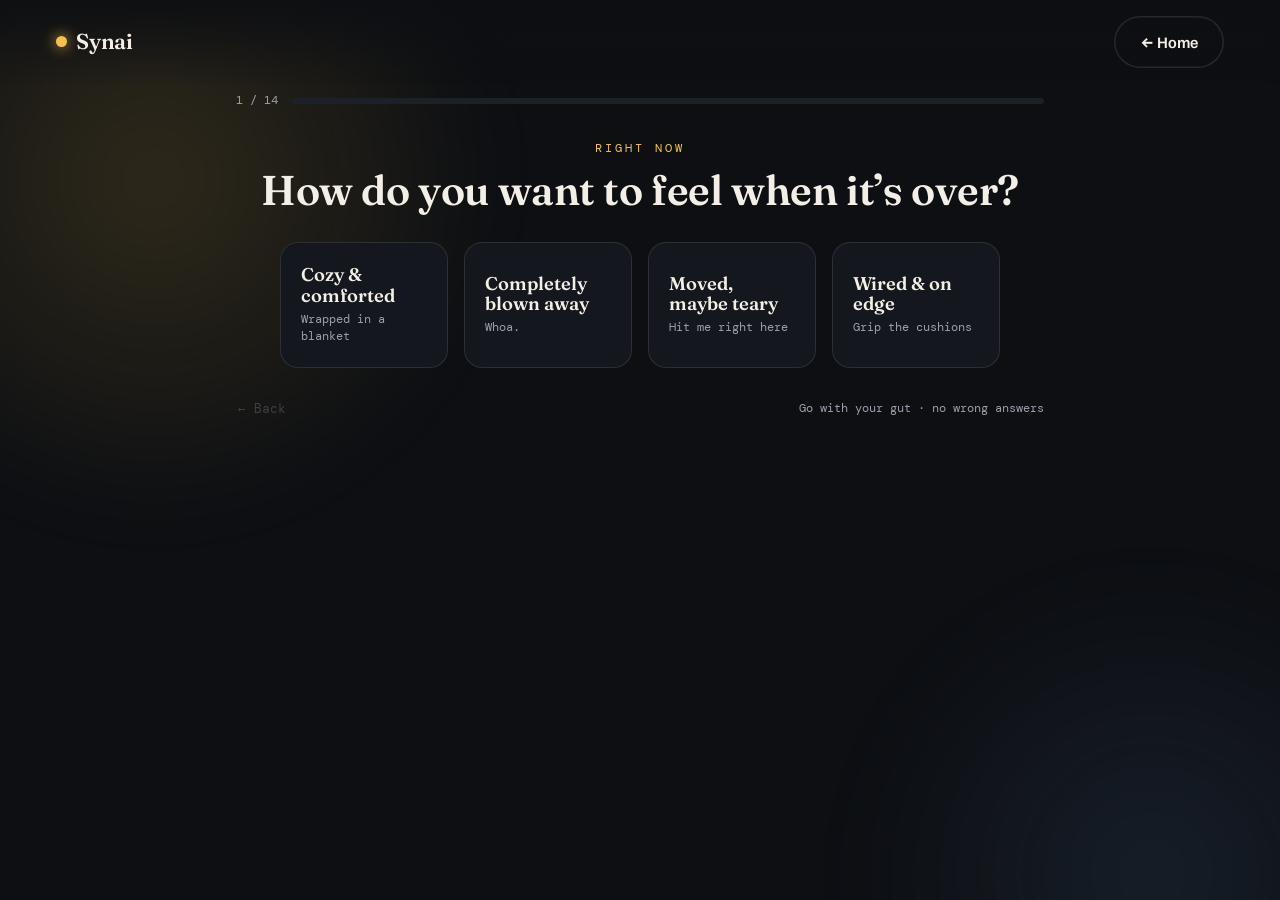
==== quiz.html @ 8c7b2e8e "Add mood-based quiz, longer flow, and movie detail popups - Expand quiz to 14 questions mixing in-th" ====
<!DOCTYPE html>
<html lang="en">
<head>
  <meta charset="UTF-8" />
  <meta name="viewport" content="width=device-width, initial-scale=1.0" />
  <title>Synai — the taste quiz</title>
  <meta name="description" content="Ten this-or-that picks. Synai turns them into a ranked shortlist." />
  <link rel="icon" href="data:image/svg+xml,<svg xmlns='http://www.w3.org/2000/svg' viewBox='0 0 100 100'><circle cx='50' cy='50' r='40' fill='%23F4C24B'/></svg>" />
  <link rel="preconnect" href="https://image.tmdb.org" />
  <link rel="stylesheet" href="assets/css/styles.css" />
</head>
<body>

  <div class="scene" aria-hidden="true">
    <div class="glow g1"></div>
    <div class="glow g2"></div>
  </div>

  <nav class="nav">
    <a class="brand" href="index.html"><span class="dot"></span>Synai</a>
    <a class="btn ghost" href="index.html">← Home</a>
  </nav>

  <main class="quiz-main">
    <div class="quiz-stage" id="quiz-stage">

      <div class="progress" aria-hidden="true">
        <span id="q-count">1 / 10</span>
        <span class="bar"><i id="prog-fill"></i></span>
      </div>

      <div class="q-card" id="q-card">
        <p class="eyebrow" id="q-kicker">Right now</p>
        <h2 id="q-prompt"></h2>
        <div id="q-body"></div>
      </div>

      <div class="q-foot" id="q-foot">
        <button class="ghost-btn" id="q-back" type="button">← Back</button>
        <span id="q-hint">Go with your gut · no wrong answers</span>
      </div>

      <section class="results" id="results" aria-live="polite">
        <div class="results-head">
          <p class="eyebrow" style="text-align:center">Your shortlist</p>
          <h2>Made <em>for you</em></h2>
          <p>Ranked for your mood tonight. Tap any poster to see what it's about.</p>
        </div>
        <div class="taste-summary" id="taste-summary"></div>
        <div class="rec-grid" id="rec-grid"></div>
        <div class="results-cta">
          <button class="btn" id="retake" type="button">Retake <span class="arr">↻</span></button>
          <a class="btn ghost" href="index.html">Home</a>
        </div>
      </section>

    </div>
  </main>

  <!-- movie detail modal -->
  <div class="modal" id="movie-modal" hidden>
    <div class="modal-backdrop" data-close></div>
    <div class="modal-card" role="dialog" aria-modal="true" aria-labelledby="m-title">
      <button class="modal-close" type="button" data-close aria-label="Close">✕</button>
      <img class="modal-poster" id="m-poster" alt="" width="500" height="750" />
      <div class="modal-body">
        <p class="m-meta" id="m-meta"></p>
        <h3 id="m-title"></h3>
        <div class="m-moods" id="m-moods"></div>
        <p class="m-overview" id="m-overview"></p>
        <p class="m-match" id="m-match"></p>
      </div>
    </div>
  </div>

  <script src="assets/js/data.js"></script>
  <script src="assets/js/modal.js"></script>
  <script src="assets/js/quiz.js"></script>
</body>
</html>
---- assets/css/styles.css ----
/* ============================================================
   Synai — taste-tuning for movies & TV
   v2: dark cinema wall, real posters, restrained palette
   ============================================================ */

@import url('https://fonts.googleapis.com/css2?family=Fraunces:opsz,wght@9..144,500;9..144,600&family=Familjen+Grotesk:wght@400;500;600&family=DM+Mono:wght@400;500&display=swap');

:root {
  /* restrained palette: ink + off-white + a single amber accent.
     The posters supply all the color. */
  --bg:      #0D0F13;
  --bg-2:    #14171D;
  --bg-3:    #1C2027;
  --line:    rgba(255,255,255,0.10);
  --text:    #F3EFE6;
  --muted:   #9aa0ab;
  --accent:  #F4C24B;
  --accent-d:#d89f2a;

  --display: 'Fraunces', Georgia, serif;
  --body:    'Familjen Grotesk', system-ui, sans-serif;
  --mono:    'DM Mono', ui-monospace, monospace;

  --r-poster: 10px;
  --r-card:   18px;

  --shadow: 0 18px 50px -20px rgba(0,0,0,0.8);
  --maxw: 1200px;
  --gutter: clamp(18px, 5vw, 56px);
}

* { box-sizing: border-box; }
html { scroll-behavior: smooth; }
body {
  margin: 0;
  font-family: var(--body);
  background: var(--bg);
  color: var(--text);
  -webkit-font-smoothing: antialiased;
  overflow-x: hidden;
  line-height: 1.5;
}
h1, h2, h3 { font-family: var(--display); font-weight: 600; line-height: 1.04; letter-spacing: -0.01em; margin: 0; }
a { color: inherit; }
img { display: block; }

.eyebrow {
  font-family: var(--mono);
  font-size: 0.72rem;
  letter-spacing: 0.26em;
  text-transform: uppercase;
  color: var(--accent);
  margin: 0;
}

/* ---- soft reworked shapes: two quiet radial glows --------- */
.scene { position: fixed; inset: 0; z-index: 0; overflow: hidden; pointer-events: none; }
.glow { position: absolute; border-radius: 50%; filter: blur(40px); opacity: 0.5; will-change: transform; }
.glow.g1 { width: 60vw; height: 60vw; left: -18vw; top: -16vw;
  background: radial-gradient(circle, rgba(244,194,75,0.30), transparent 65%); }
.glow.g2 { width: 52vw; height: 52vw; right: -16vw; top: 60vh;
  background: radial-gradient(circle, rgba(90,130,180,0.28), transparent 65%); }

/* ---- nav -------------------------------------------------- */
.nav {
  position: fixed; inset: 0 0 auto 0; z-index: 60;
  display: flex; align-items: center; justify-content: space-between;
  padding: 16px var(--gutter);
  background: linear-gradient(to bottom, rgba(13,15,19,0.92), rgba(13,15,19,0));
  backdrop-filter: blur(6px);
}
.brand { font-family: var(--display); font-weight: 600; font-size: 1.35rem; letter-spacing: -0.01em; text-decoration: none; display: inline-flex; align-items: center; gap: 9px; }
.brand .dot { width: 11px; height: 11px; border-radius: 50%; background: var(--accent); box-shadow: 0 0 14px var(--accent); }

/* ---- buttons ---------------------------------------------- */
.btn {
  font-family: var(--body); font-weight: 600; font-size: 1rem;
  border: none; cursor: pointer; text-decoration: none;
  padding: 14px 26px; border-radius: 100px;
  background: var(--accent); color: #20180a;
  display: inline-flex; align-items: center; gap: 9px;
  transition: transform .16s ease, box-shadow .16s ease, background .16s;
  box-shadow: 0 10px 30px -10px rgba(244,194,75,0.5);
}
.btn:hover { transform: translateY(-2px); box-shadow: 0 16px 40px -12px rgba(244,194,75,0.6); }
.btn:active { transform: translateY(0); }
.btn:focus-visible { outline: 3px solid var(--accent); outline-offset: 3px; }
.btn.ghost { background: transparent; color: var(--text); box-shadow: inset 0 0 0 1.5px var(--line); }
.btn.ghost:hover { box-shadow: inset 0 0 0 1.5px rgba(255,255,255,0.4); }
.btn .arr { transition: transform .18s; }
.btn:hover .arr { transform: translateX(3px); }

main { position: relative; z-index: 2; }
.wrap { max-width: var(--maxw); margin: 0 auto; padding: 0 var(--gutter); }

/* reveal */
.reveal { opacity: 0; transform: translateY(26px); transition: opacity .7s ease, transform .7s cubic-bezier(.2,.7,.2,1); }
.reveal.in { opacity: 1; transform: none; }
.reveal.d1 { transition-delay: .07s; }
.reveal.d2 { transition-delay: .14s; }

/* ============================================================
   HOME — poster wall hero
   ============================================================ */
.hero { position: relative; min-height: 100vh; overflow: hidden; display: flex; align-items: center; }

/* moving columns of real posters */
.wall {
  position: absolute; inset: -8% -2%;
  display: flex; gap: clamp(10px, 1.4vw, 18px);
  justify-content: center;
  transform: rotate(-6deg) scale(1.18);
  z-index: 0;
  -webkit-mask-image: radial-gradient(120% 80% at 50% 42%, #000 55%, transparent 100%);
          mask-image: radial-gradient(120% 80% at 50% 42%, #000 55%, transparent 100%);
}
.wall-col { display: flex; flex-direction: column; gap: clamp(10px, 1.4vw, 18px); flex: 0 0 auto; width: clamp(120px, 14vw, 190px); will-change: transform; }
.wall-col.up   { animation: scrollUp   var(--dur, 60s) linear infinite; }
.wall-col.down { animation: scrollDown var(--dur, 60s) linear infinite; }
@keyframes scrollUp   { from { transform: translateY(0); }    to { transform: translateY(-50%); } }
@keyframes scrollDown { from { transform: translateY(-50%); } to { transform: translateY(0); } }
.wall-col img {
  width: 100%; aspect-ratio: 2 / 3; object-fit: cover;
  border-radius: var(--r-poster);
  box-shadow: var(--shadow);
  background: var(--bg-2);
}

/* darkening + centered message */
.hero-scrim { position: absolute; inset: 0; z-index: 1;
  background: radial-gradient(110% 75% at 50% 45%, rgba(13,15,19,0.55) 0%, rgba(13,15,19,0.86) 55%, rgba(13,15,19,0.97) 100%); }
.hero-inner { position: relative; z-index: 2; width: 100%; text-align: center; padding: 120px 0 60px; }
.hero-mark { font-family: var(--display); font-weight: 600; font-size: 0.95rem; letter-spacing: 0.04em; color: var(--muted); margin-bottom: 18px; }
.hero h1 { font-size: clamp(2.8rem, 9vw, 6.5rem); letter-spacing: -0.025em; }
.hero h1 em { font-style: italic; color: var(--accent); }
.hero .sub { color: var(--muted); font-size: clamp(1.05rem, 1.7vw, 1.3rem); margin: 22px auto 34px; max-width: 30ch; }
.hero-cta { display: flex; gap: 12px; justify-content: center; flex-wrap: wrap; }
.hero-note { margin-top: 22px; font-family: var(--mono); font-size: 0.74rem; letter-spacing: 0.08em; color: var(--muted); }
.scroll-cue { position: absolute; left: 50%; bottom: 26px; transform: translateX(-50%); z-index: 2; font-family: var(--mono); font-size: 0.66rem; letter-spacing: 0.3em; color: var(--muted); text-transform: uppercase; animation: bob 2.4s ease-in-out infinite; }
@keyframes bob { 0%,100% { transform: translate(-50%, 0); opacity: .55; } 50% { transform: translate(-50%, 6px); opacity: 1; } }

/* ---- catalog grid band ----------------------------------- */
.gallery { padding: clamp(70px, 12vh, 130px) 0; position: relative; }
.gallery-head { display: flex; align-items: flex-end; justify-content: space-between; gap: 20px; flex-wrap: wrap; margin-bottom: 36px; }
.gallery-head h2 { font-size: clamp(1.8rem, 4vw, 2.8rem); }
.gallery-head p { color: var(--muted); margin: 8px 0 0; }
.poster-grid { display: grid; grid-template-columns: repeat(6, 1fr); gap: clamp(10px, 1.4vw, 18px); }
.tile {
  position: relative; display: block; padding: 0; border: none; cursor: pointer;
  font: inherit; color: inherit; text-align: left;
  border-radius: var(--r-poster); overflow: hidden; box-shadow: var(--shadow);
  aspect-ratio: 2/3; background: var(--bg-2);
}
.tile img { width: 100%; height: 100%; object-fit: cover; transition: transform .4s ease; }
.tile:hover img, .tile:focus-visible img { transform: scale(1.06); }
.tile:focus-visible { outline: 3px solid var(--accent); outline-offset: 3px; }
.tile .t-info {
  position: absolute; top: 8px; right: 8px; z-index: 2;
  width: 24px; height: 24px; border-radius: 50%;
  display: grid; place-items: center; font-size: 0.8rem;
  background: rgba(0,0,0,0.55); color: var(--text);
  opacity: 0; transition: opacity .25s;
}
.tile:hover .t-info, .tile:focus-visible .t-info { opacity: 1; }
.tile .t-cap {
  position: absolute; inset: auto 0 0 0; padding: 28px 12px 12px;
  font-family: var(--mono); font-size: 0.66rem; letter-spacing: 0.04em;
  background: linear-gradient(to top, rgba(0,0,0,0.85), transparent);
  opacity: 0; transition: opacity .25s; pointer-events: none;
}
.tile:hover .t-cap, .tile:focus-visible .t-cap { opacity: 1; }

/* ---- closing CTA ----------------------------------------- */
.closer { text-align: center; padding: clamp(80px,14vh,150px) 0 clamp(60px,10vh,110px); }
.closer h2 { font-size: clamp(2rem, 5vw, 3.6rem); max-width: 16ch; margin: 0 auto 12px; }
.closer p { color: var(--muted); margin: 0 auto 30px; max-width: 40ch; }

.foot { position: relative; z-index: 2; border-top: 1px solid var(--line); padding: 26px var(--gutter); display: flex; justify-content: space-between; gap: 12px; flex-wrap: wrap; font-family: var(--mono); font-size: 0.74rem; color: var(--muted); }

/* ============================================================
   QUIZ
   ============================================================ */
.quiz-main { position: relative; z-index: 2; min-height: 100vh; padding-top: 92px; }
.quiz-stage { max-width: 920px; margin: 0 auto; padding: 0 var(--gutter) 80px; }

.progress { display: flex; align-items: center; gap: 14px; font-family: var(--mono); font-size: 0.74rem; color: var(--muted); margin-bottom: 30px; }
.progress .bar { flex: 1; height: 6px; border-radius: 100px; background: var(--bg-3); overflow: hidden; }
.progress .bar i { display: block; height: 100%; width: 0; background: var(--accent); border-radius: 100px; transition: width .5s cubic-bezier(.2,.7,.2,1); }

.q-card { text-align: center; }
.q-card h2 { font-size: clamp(1.7rem, 4vw, 2.6rem); margin: 12px 0 30px; }
.q-card h2 em { font-style: italic; color: var(--accent); }

.matchup { display: grid; grid-template-columns: 1fr auto 1fr; gap: clamp(12px, 2.5vw, 26px); align-items: center; }
.vs { font-family: var(--display); font-style: italic; font-size: 1.2rem; color: var(--muted); }

/* mood / in-the-moment options */
.opts { display: grid; grid-template-columns: repeat(auto-fit, minmax(160px, 1fr)); gap: clamp(10px, 1.6vw, 16px); max-width: 720px; margin: 0 auto; }
.opt {
  cursor: pointer; text-align: left; font: inherit; color: inherit;
  background: var(--bg-2); border: 1.5px solid var(--line); border-radius: var(--r-card);
  padding: 22px 20px; min-height: 108px;
  display: flex; flex-direction: column; justify-content: center; gap: 5px;
  transition: transform .16s ease, border-color .16s ease, background .16s;
}
.opt:hover { transform: translateY(-4px); border-color: rgba(255,255,255,0.3); background: var(--bg-3); }
.opt:focus-visible { outline: 3px solid var(--accent); outline-offset: 3px; }
.opt.chosen { border-color: var(--accent); background: var(--bg-3); }
.opt-label { font-family: var(--display); font-weight: 600; font-size: 1.15rem; line-height: 1.1; }
.opt-sub { font-family: var(--mono); font-size: 0.72rem; color: var(--muted); }
.pick {
  position: relative; border: 2px solid transparent; cursor: pointer; padding: 0;
  border-radius: var(--r-card); overflow: hidden; background: var(--bg-2);
  aspect-ratio: 2/3; box-shadow: var(--shadow);
  transition: transform .18s ease, border-color .18s ease, box-shadow .18s;
}
.pick img { width: 100%; height: 100%; object-fit: cover; }
.pick figcaption {
  position: absolute; inset: auto 0 0 0; z-index: 2; text-align: left;
  padding: 40px 16px 14px;
  background: linear-gradient(to top, rgba(0,0,0,0.9) 10%, transparent);
}
.pick .c-genre { font-family: var(--mono); font-size: 0.62rem; letter-spacing: 0.14em; text-transform: uppercase; color: var(--accent); }
.pick .c-title { font-family: var(--display); font-weight: 600; font-size: 1.1rem; line-height: 1.06; margin-top: 3px; }
.pick:hover { transform: translateY(-5px); box-shadow: 0 26px 60px -22px rgba(0,0,0,0.9); border-color: rgba(255,255,255,0.25); }
.pick:focus-visible { outline: 3px solid var(--accent); outline-offset: 3px; }
.pick.chosen { border-color: var(--accent); transform: scale(0.99); }

.q-foot { margin-top: 26px; display: flex; justify-content: space-between; align-items: center; font-family: var(--mono); font-size: 0.78rem; color: var(--muted); }
.ghost-btn { background: none; border: none; cursor: pointer; font-family: var(--mono); font-size: 0.8rem; color: var(--muted); display: inline-flex; align-items: center; gap: 7px; padding: 6px 2px; }
.ghost-btn:disabled { opacity: 0.3; cursor: default; }
.ghost-btn:not(:disabled):hover { color: var(--text); }

/* results */
.results { display: none; }
.results.show { display: block; animation: rise .6s cubic-bezier(.2,.7,.2,1); }
@keyframes rise { from { opacity: 0; transform: translateY(24px); } to { opacity: 1; transform: none; } }
.results-head { text-align: center; margin-bottom: 22px; }
.results-head h2 { font-size: clamp(2rem, 5vw, 3.2rem); }
.results-head h2 em { font-style: italic; color: var(--accent); }
.results-head p { color: var(--muted); margin-top: 10px; }
.taste-summary { display: flex; flex-wrap: wrap; gap: 9px; justify-content: center; margin: 22px 0 40px; }
.taste-pill { font-family: var(--mono); font-size: 0.74rem; padding: 8px 14px; border-radius: 100px; background: var(--bg-2); border: 1px solid var(--line); }
.taste-pill b { color: var(--accent); font-weight: 500; }

.rec-grid { display: grid; grid-template-columns: repeat(4, 1fr); gap: clamp(12px,1.6vw,18px); }
.rec {
  position: relative; display: block; padding: 0; border: none; cursor: pointer;
  font: inherit; color: inherit; text-align: left;
  border-radius: var(--r-card); overflow: hidden; aspect-ratio: 2/3;
  background: var(--bg-2); box-shadow: var(--shadow); animation: rise .5s backwards;
  transition: transform .16s ease;
}
.rec:hover { transform: translateY(-4px); }
.rec:focus-visible { outline: 3px solid var(--accent); outline-offset: 3px; }
.rec img { width: 100%; height: 100%; object-fit: cover; }
.rec .r-rank { position: absolute; top: 10px; left: 10px; z-index: 2; font-family: var(--display); font-weight: 600; font-size: 0.95rem; min-width: 28px; height: 28px; padding: 0 7px; border-radius: 100px; background: var(--accent); color: #20180a; display: grid; place-items: center; }
.rec .r-info { position: absolute; top: 12px; right: 10px; z-index: 2; font-size: 0.85rem; color: var(--text); opacity: 0; transition: opacity .25s; }
.rec:hover .r-info, .rec:focus-visible .r-info { opacity: 1; }
.rec figcaption { position: absolute; inset: auto 0 0 0; z-index: 2; padding: 36px 12px 12px; background: linear-gradient(to top, rgba(0,0,0,0.92) 12%, transparent); }
.rec .r-title { font-family: var(--display); font-weight: 600; font-size: 1rem; line-height: 1.06; }
.rec .r-match { font-family: var(--mono); font-size: 0.66rem; color: var(--accent); margin-top: 4px; }
.results-cta { text-align: center; margin-top: 42px; display: flex; gap: 12px; justify-content: center; flex-wrap: wrap; }

/* ============================================================
   Movie detail modal
   ============================================================ */
.modal { position: fixed; inset: 0; z-index: 100; display: grid; place-items: center; padding: var(--gutter); }
.modal[hidden] { display: none; }
.modal-backdrop { position: absolute; inset: 0; background: rgba(6,8,11,0.74); backdrop-filter: blur(6px); opacity: 0; transition: opacity .25s; }
.modal.open .modal-backdrop { opacity: 1; }
.modal-card {
  position: relative; z-index: 2; display: grid; grid-template-columns: 0.62fr 1fr;
  gap: clamp(18px, 3vw, 30px); align-items: start;
  max-width: 720px; width: 100%; max-height: 88vh; overflow: auto;
  background: var(--bg-2); border: 1px solid var(--line); border-radius: 22px;
  padding: clamp(18px, 3vw, 30px);
  box-shadow: 0 40px 100px -30px rgba(0,0,0,0.85);
  transform: translateY(16px) scale(0.98); opacity: 0;
  transition: transform .28s cubic-bezier(.2,.7,.2,1), opacity .28s;
}
.modal.open .modal-card { transform: none; opacity: 1; }
.modal-poster { width: 100%; border-radius: var(--r-poster); aspect-ratio: 2/3; object-fit: cover; box-shadow: var(--shadow); }
.modal-close {
  position: absolute; top: 12px; right: 12px; z-index: 3;
  width: 34px; height: 34px; border-radius: 50%; border: 1px solid var(--line);
  background: rgba(0,0,0,0.4); color: var(--text); cursor: pointer; font-size: 0.85rem;
  display: grid; place-items: center; transition: background .15s, transform .15s;
}
.modal-close:hover { background: rgba(0,0,0,0.7); transform: rotate(90deg); }
.modal-close:focus-visible { outline: 3px solid var(--accent); outline-offset: 2px; }
.modal-body { padding-top: 4px; }
.modal-body .m-meta { font-family: var(--mono); font-size: 0.72rem; letter-spacing: 0.1em; text-transform: uppercase; color: var(--muted); margin: 0 0 8px; }
.modal-body h3 { font-size: clamp(1.5rem, 3vw, 2rem); }
.m-moods { display: flex; flex-wrap: wrap; gap: 7px; margin: 14px 0; }
.m-mood { font-family: var(--mono); font-size: 0.66rem; letter-spacing: 0.06em; padding: 5px 11px; border-radius: 100px; background: rgba(244,194,75,0.12); color: var(--accent); border: 1px solid rgba(244,194,75,0.3); }
.m-overview { color: #d7d3c8; font-size: 1rem; line-height: 1.6; margin: 12px 0 0; }
.m-match { font-family: var(--mono); font-size: 0.78rem; color: var(--accent); margin: 16px 0 0; }

/* ============================================================
   Responsive
   ============================================================ */
@media (max-width: 1000px) { .poster-grid { grid-template-columns: repeat(4, 1fr); } }
@media (max-width: 820px) {
  .rec-grid { grid-template-columns: repeat(2, 1fr); }
}
@media (max-width: 620px) {
  .modal-card { grid-template-columns: 1fr; max-width: 380px; text-align: center; }
  .modal-poster { max-width: 200px; margin: 0 auto; }
  .m-moods { justify-content: center; }
}
@media (max-width: 560px) {
  .poster-grid { grid-template-columns: repeat(3, 1fr); }
  .matchup { grid-template-columns: 1fr 1fr; }
  .vs { display: none; }
  .nav .nav-hide { display: none; }
}

@media (prefers-reduced-motion: reduce) {
  * { animation-duration: .001ms !important; animation-iteration-count: 1 !important; transition-duration: .001ms !important; scroll-behavior: auto; }
  .reveal { opacity: 1; transform: none; }
  .wall { transform: rotate(-6deg) scale(1.18); }
  .wall-col.up, .wall-col.down { animation: none; }
}
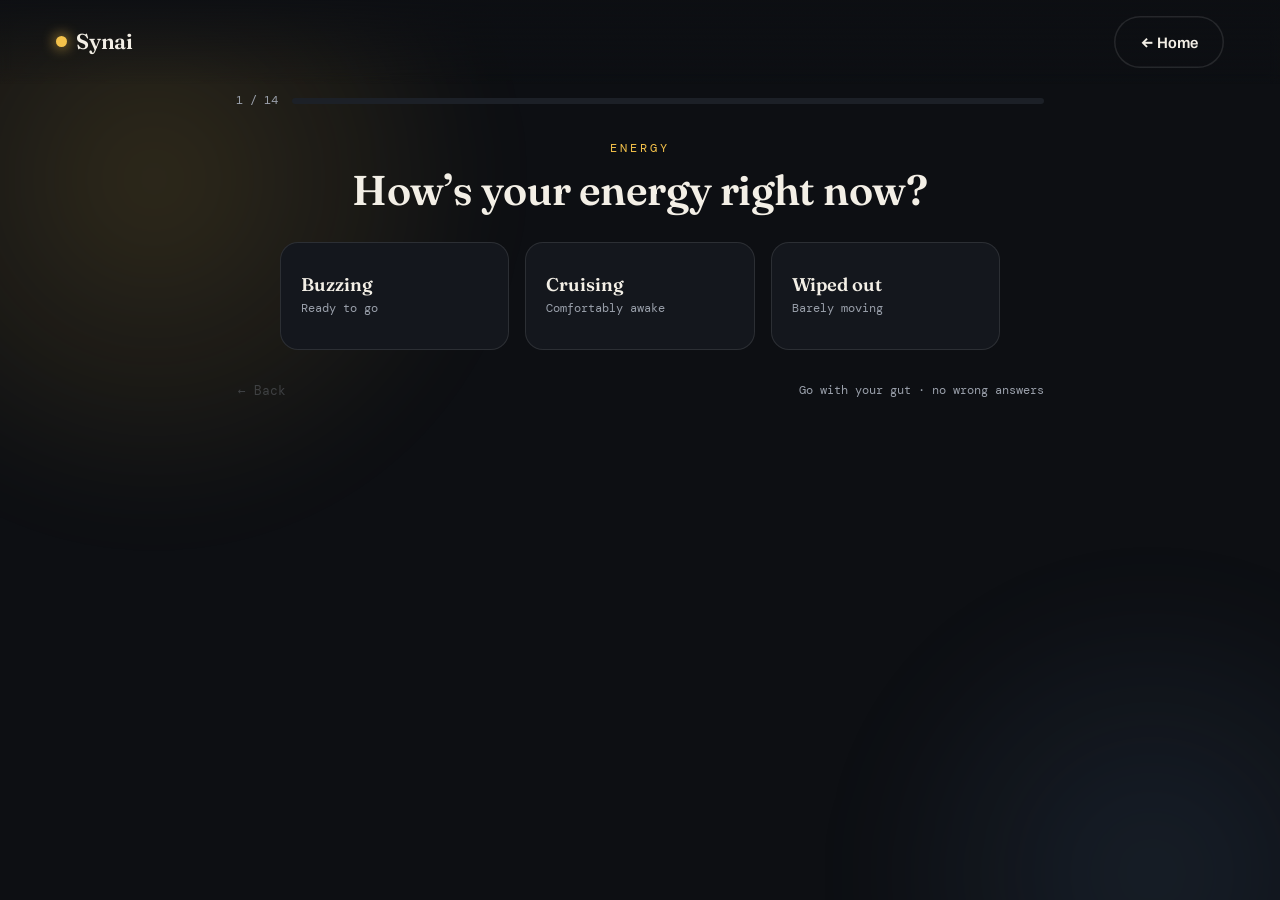
==== commit 565d4c11: "Add runtime/seasons, director/creator, and cast to detail popup - Add a metadata map (runtime for mo" ====
--- a/quiz.html
+++ b/quiz.html
@@ -66,8 +66,10 @@
       <div class="modal-body">
         <p class="m-meta" id="m-meta"></p>
         <h3 id="m-title"></h3>
+        <p class="m-facts" id="m-facts"></p>
         <div class="m-moods" id="m-moods"></div>
         <p class="m-overview" id="m-overview"></p>
+        <p class="m-cast" id="m-cast"></p>
         <p class="m-match" id="m-match"></p>
       </div>
     </div>
--- a/assets/css/styles.css
+++ b/assets/css/styles.css
@@ -291,8 +291,12 @@
 .modal-close:focus-visible { outline: 3px solid var(--accent); outline-offset: 2px; }
 .modal-body { padding-top: 4px; }
 .modal-body .m-meta { font-family: var(--mono); font-size: 0.72rem; letter-spacing: 0.1em; text-transform: uppercase; color: var(--muted); margin: 0 0 8px; }
+.m-rating { display: inline-block; padding: 1px 7px; border-radius: 5px; border: 1px solid var(--line); color: var(--text); letter-spacing: 0.06em; }
 .modal-body h3 { font-size: clamp(1.5rem, 3vw, 2rem); }
+.m-facts { font-family: var(--mono); font-size: 0.74rem; letter-spacing: 0.02em; color: var(--text); margin: 8px 0 0; }
 .m-moods { display: flex; flex-wrap: wrap; gap: 7px; margin: 14px 0; }
+.m-cast { font-size: 0.92rem; line-height: 1.5; color: #cfd3cb; margin: 14px 0 0; }
+.m-cast-label { font-family: var(--mono); font-size: 0.64rem; text-transform: uppercase; letter-spacing: 0.14em; color: var(--muted); margin-right: 7px; }
 .m-mood { font-family: var(--mono); font-size: 0.66rem; letter-spacing: 0.06em; padding: 5px 11px; border-radius: 100px; background: rgba(244,194,75,0.12); color: var(--accent); border: 1px solid rgba(244,194,75,0.3); }
 .m-overview { color: #d7d3c8; font-size: 1rem; line-height: 1.6; margin: 12px 0 0; }
 .m-match { font-family: var(--mono); font-size: 0.78rem; color: var(--accent); margin: 16px 0 0; }
